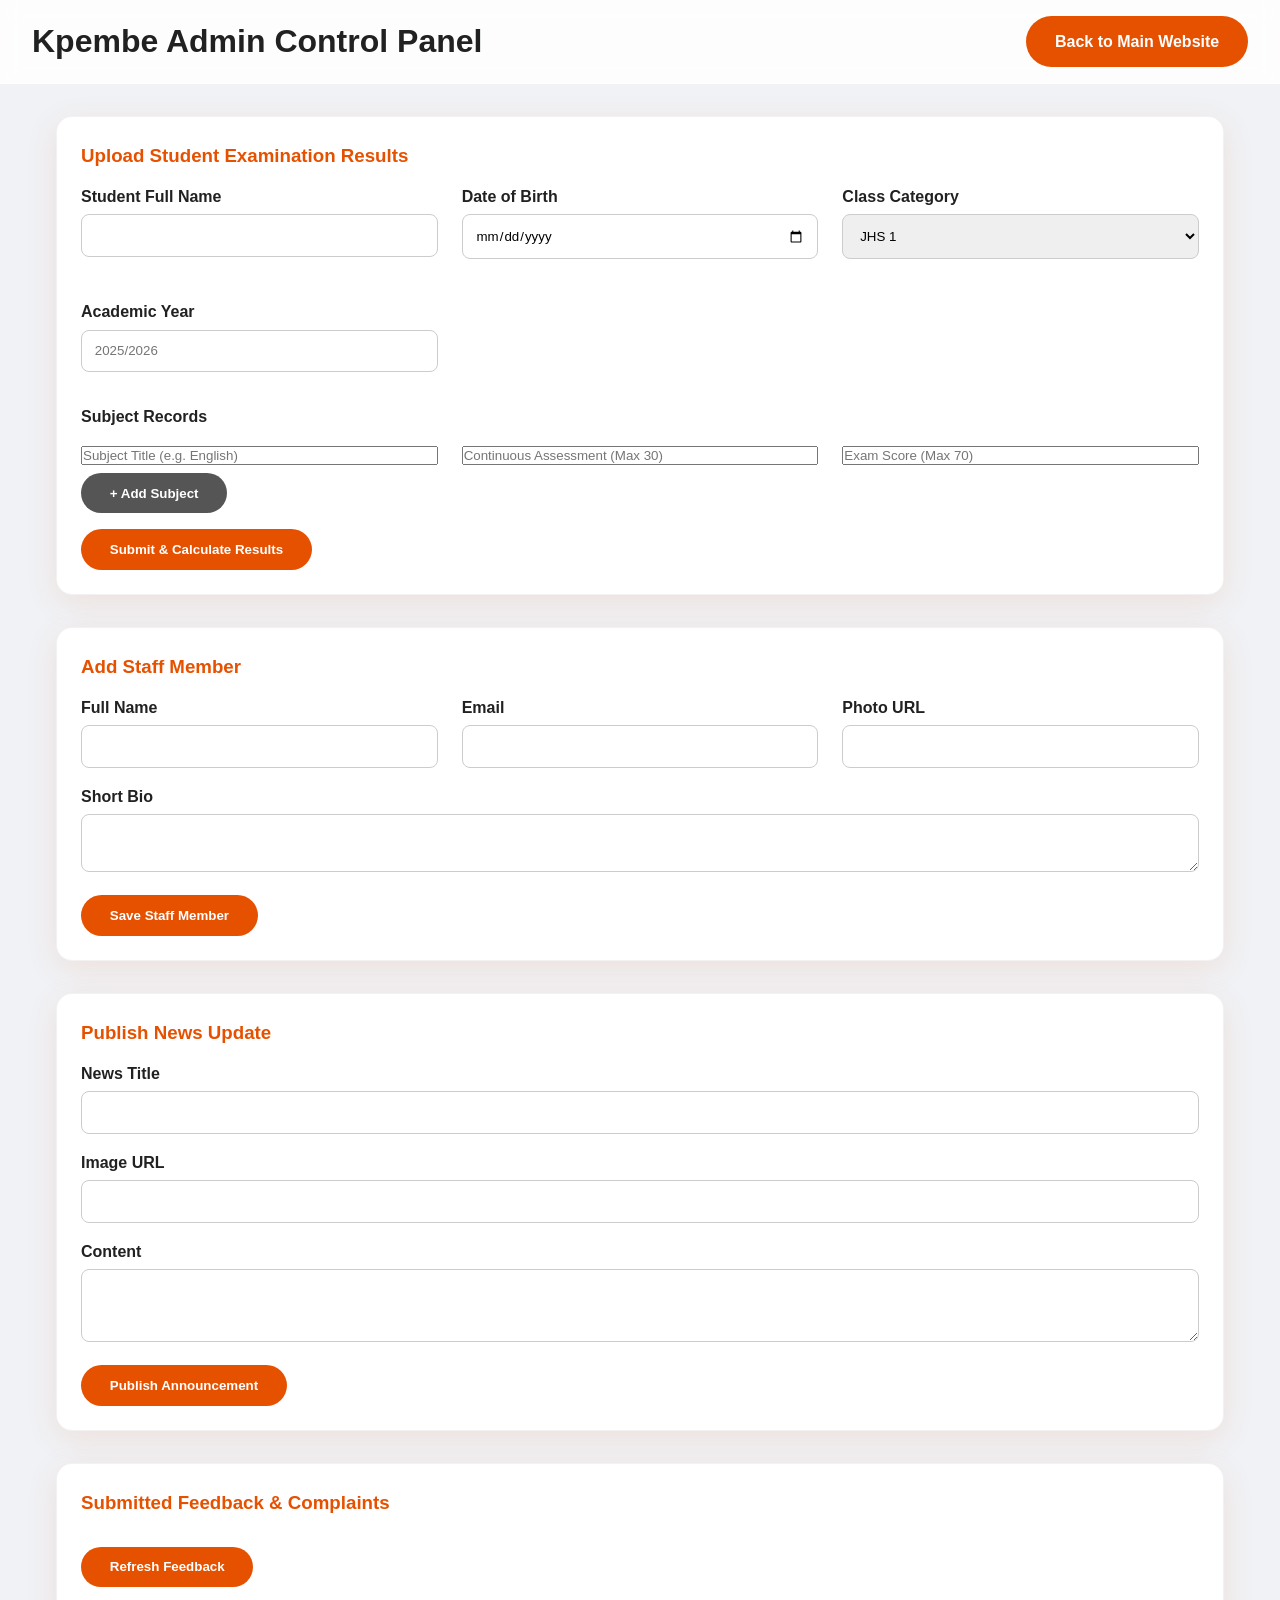
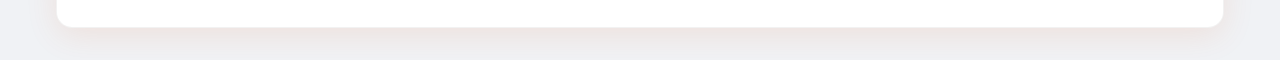
==== admin.html @ ba6d4b0a "Add files via upload" ====
<!DOCTYPE html>
<html lang="en">
<head>
  <meta charset="UTF-8">
  <meta name="viewport" content="width=device-width, initial-scale=1.0">
  <title>Admin Dashboard | Kpembe M/A JHS</title>
  <link rel="stylesheet" href="style.css">
</head>
<body style="background:#f0f2f5;">

  <header>
    <div class="brand">
      <h1>Kpembe Admin Control Panel</h1>
    </div>
    <a href="index.html" class="btn">Back to Main Website</a>
  </header>

  <main class="container">

    <!-- Upload Results Module -->
    <section class="card" style="margin-bottom: 2rem;">
      <h3>Upload Student Examination Results</h3>
      <form id="uploadResultsForm">
        <div class="grid">
          <div class="form-group">
            <label>Student Full Name</label>
            <input type="text" id="adminName" required>
          </div>
          <div class="form-group">
            <label>Date of Birth</label>
            <input type="date" id="adminDob" required>
          </div>
          <div class="form-group">
            <label>Class Category</label>
            <select id="adminClass" required>
              <option value="JHS 1">JHS 1</option>
              <option value="JHS 2">JHS 2</option>
              <option value="JHS 3">JHS 3</option>
              <option value="Mock Examinations">Mock Examinations</option>
            </select>
          </div>
          <div class="form-group">
            <label>Academic Year</label>
            <input type="text" id="adminYear" placeholder="2025/2026" required>
          </div>
        </div>

        <h4 style="margin: 1rem 0;">Subject Records</h4>
        <div id="subjectRows">
          <div class="grid subject-row" style="margin-bottom: 0.5rem;">
            <input type="text" class="sub-title" placeholder="Subject Title (e.g. English)" required>
            <input type="number" class="sub-ca" placeholder="Continuous Assessment (Max 30)" max="30" required>
            <input type="number" class="sub-exam" placeholder="Exam Score (Max 70)" max="70" required>
          </div>
        </div>

        <button type="button" id="addSubjectBtn" class="btn" style="background:#555; margin-bottom: 1rem;">+ Add Subject</button>
        <br>
        <button type="submit" class="btn">Submit & Calculate Results</button>
      </form>
    </section>

    <!-- Staff Management -->
    <section class="card" style="margin-bottom: 2rem;">
      <h3>Add Staff Member</h3>
      <form id="addStaffForm">
        <div class="grid">
          <div class="form-group"><label>Full Name</label><input type="text" id="stfName" required></div>
          <div class="form-group"><label>Email</label><input type="email" id="stfEmail" required></div>
          <div class="form-group"><label>Photo URL</label><input type="url" id="stfPhoto" required></div>
        </div>
        <div class="form-group"><label>Short Bio</label><textarea id="stfBio" rows="2" required></textarea></div>
        <button type="submit" class="btn">Save Staff Member</button>
      </form>
    </section>

    <!-- News Updates -->
    <section class="card" style="margin-bottom: 2rem;">
      <h3>Publish News Update</h3>
      <form id="addNewsForm">
        <div class="form-group"><label>News Title</label><input type="text" id="newsTitle" required></div>
        <div class="form-group"><label>Image URL</label><input type="url" id="newsImg" required></div>
        <div class="form-group"><label>Content</label><textarea id="newsContent" rows="3" required></textarea></div>
        <button type="submit" class="btn">Publish Announcement</button>
      </form>
    </section>

    <!-- Read Anonymous Feedback -->
    <section class="card">
      <h3>Submitted Feedback & Complaints</h3>
      <button id="loadComplaintsBtn" class="btn" style="margin: 1rem 0;">Refresh Feedback</button>
      <div id="complaintsList"></div>
    </section>

  </main>

  <script>
    // Configurable Google Apps Script Web App Endpoint URL
    const API_URL = 'https://script.google.com/macros/s/AKfycbxGnfXB2r_MFJJEpHN9I8PWETb9EW57Y954WYmNMsJ5Bttn-EPuzgvYjGoIeA-Kt5xC/exec';

    // Add Dynamic Subject Inputs
    document.getElementById('addSubjectBtn')?.addEventListener('click', () => {
      const container = document.getElementById('subjectRows');
      const row = document.createElement('div');
      row.className = 'grid subject-row';
      row.style.marginBottom = '0.5rem';
      row.innerHTML = `
        <input type="text" class="sub-title" placeholder="Subject Title" required>
        <input type="number" class="sub-ca" placeholder="C.A. Score (30)" max="30" required>
        <input type="number" class="sub-exam" placeholder="Exam Score (70)" max="70" required>
      `;
      container.appendChild(row);
    });

    // Handle Upload Results Submissions
    document.getElementById('uploadResultsForm')?.addEventListener('submit', async (e) => {
      e.preventDefault();
      
      const subjects = [];
      document.querySelectorAll('.subject-row').forEach(row => {
        subjects.push({
          title: row.querySelector('.sub-title').value,
          ca: row.querySelector('.sub-ca').value,
          exam: row.querySelector('.sub-exam').value
        });
      });

      const payload = {
        action: 'uploadResults',
        studentName: document.getElementById('adminName').value,
        dob: document.getElementById('adminDob').value,
        className: document.getElementById('adminClass').value,
        academicYear: document.getElementById('adminYear').value,
        subjects: subjects
      };

      const res = await postData(payload);
      if (res.status === 'success') {
        alert(`Results published successfully!\nGenerated Serial Number: ${res.serial}`);
        e.target.reset();
      } else {
        alert('Upload Error: ' + res.message);
      }
    });

    // Handle Staff Submission
    document.getElementById('addStaffForm')?.addEventListener('submit', async (e) => {
      e.preventDefault();
      const payload = {
        action: 'addStaff',
        name: document.getElementById('stfName').value,
        email: document.getElementById('stfEmail').value,
        photoUrl: document.getElementById('stfPhoto').value,
        bio: document.getElementById('stfBio').value
      };
      const res = await postData(payload);
      if (res.status === 'success') { alert('Staff Member Added!'); e.target.reset(); }
    });

    // Handle News Submission
    document.getElementById('addNewsForm')?.addEventListener('submit', async (e) => {
      e.preventDefault();
      const payload = {
        action: 'postNews',
        title: document.getElementById('newsTitle').value,
        imageUrl: document.getElementById('newsImg').value,
        content: document.getElementById('newsContent').value
      };
      const res = await postData(payload);
      if (res.status === 'success') { alert('News Published!'); e.target.reset(); }
    });

    // Load Complaints
    document.getElementById('loadComplaintsBtn')?.addEventListener('click', async () => {
      const res = await postData({ action: 'getComplaints' });
      const container = document.getElementById('complaintsList');
      container.innerHTML = '';
      if(res.data) {
        res.data.forEach(item => {
          container.innerHTML += `<div style="border-bottom:1px solid #ddd; padding:0.5rem 0;">
            <p>${item.Message}</p><small style="color:#777;">${item.Timestamp}</small>
          </div>`;
        });
      }
    });

    async function postData(data) {
      const res = await fetch(API_URL, {
        method: 'POST',
        headers: { 'Content-Type': 'text/plain;charset=utf-8' },
        body: JSON.stringify(data)
      });
      return await res.json();
    }
  </script>
</body>
</html>
---- style.css ----
/* DESIGN SYSTEM - KPEMBE M/A JHS */
:root {
  --primary-orange: #E65100;
  --secondary-orange: #FF7043;
  --light-orange: #FFF3E0;
  --dark-text: #212121;
  --light-bg: #F8F9FA;
  --glass-bg: rgba(255, 255, 255, 0.85);
  --glass-border: rgba(255, 255, 255, 0.2);
  --shadow: 0 8px 32px 0 rgba(230, 81, 0, 0.1);
  --radius: 16px;
}

* {
  box-sizing: border-box;
  margin: 0;
  padding: 0;
  font-family: 'Segoe UI', Tahoma, Geneva, Verdana, sans-serif;
}

body {
  background-color: var(--light-bg);
  color: var(--dark-text);
  line-height: 1.6;
}

/* Header & Glass Nav */
header {
  background: var(--glass-bg);
  backdrop-filter: blur(10px);
  position: sticky;
  top: 0;
  z-index: 1000;
  border-bottom: 1px solid var(--glass-border);
  padding: 1rem 2rem;
  display: flex;
  justify-content: space-between;
  align-items: center;
}

.brand {
  display: flex;
  align-items: center;
  gap: 1rem;
}

.brand img {
  height: 50px;
  cursor: pointer;
  transition: transform 0.3s;
}

.brand img:hover {
  transform: scale(1.05);
}

.brand-text h1 {
  font-size: 1.2rem;
  color: var(--primary-orange);
  text-transform: uppercase;
}

.brand-text p {
  font-size: 0.75rem;
  font-style: italic;
  color: #666;
}

nav ul {
  display: flex;
  list-style: none;
  gap: 1.5rem;
}

nav a {
  text-decoration: none;
  color: var(--dark-text);
  font-weight: 600;
  transition: color 0.3s;
}

nav a:hover {
  color: var(--primary-orange);
}

/* Modern Hero Section */
.hero {
  position: relative;
  background: linear-gradient(rgba(0,0,0,0.5), rgba(0,0,0,0.6)), url('https://images.unsplash.com/photo-1509062522246-3755977927d7?auto=format&fit=crop&w=1200&q=80');
  background-size: cover;
  background-position: center;
  color: white;
  padding: 6rem 2rem;
  text-align: center;
  border-radius: 0 0 var(--radius) var(--radius);
}

.hero h2 {
  font-size: 2.5rem;
  margin-bottom: 0.5rem;
}

.hero p {
  font-size: 1.2rem;
  margin-bottom: 1.5rem;
}

.btn {
  background-color: var(--primary-orange);
  color: white;
  padding: 0.8rem 1.8rem;
  border: none;
  border-radius: 30px;
  font-weight: bold;
  cursor: pointer;
  text-decoration: none;
  display: inline-block;
  transition: background 0.3s, transform 0.2s;
}

.btn:hover {
  background-color: var(--secondary-orange);
  transform: translateY(-2px);
}

/* Container & Cards Layout */
.container {
  max-width: 1200px;
  margin: 2rem auto;
  padding: 0 1rem;
}

.grid {
  display: grid;
  grid-template-columns: repeat(auto-fit, minmax(300px, 1fr));
  gap: 1.5rem;
}

.card {
  background: white;
  border-radius: var(--radius);
  padding: 1.5rem;
  box-shadow: var(--shadow);
  border: 1px solid rgba(0,0,0,0.05);
  transition: transform 0.3s;
}

.card:hover {
  transform: translateY(-5px);
}

.card h3 {
  color: var(--primary-orange);
  margin-bottom: 0.8rem;
}

/* Result Sheet Design */
.results-card {
  background: white;
  border-radius: var(--radius);
  padding: 2rem;
  box-shadow: var(--shadow);
  margin-top: 2rem;
}

.results-header {
  text-align: center;
  border-bottom: 2px solid var(--primary-orange);
  padding-bottom: 1rem;
  margin-bottom: 1rem;
}

.table-responsive {
  overflow-x: auto;
}

table {
  width: 100%;
  border-collapse: collapse;
  margin: 1rem 0;
}

table, th, td {
  border: 1px solid #ddd;
}

th, td {
  padding: 12px;
  text-align: left;
}

th {
  background-color: var(--light-orange);
  color: var(--primary-orange);
}

/* Lightbox Modal */
.lightbox {
  display: none;
  position: fixed;
  z-index: 2000;
  top: 0;
  left: 0;
  width: 100%;
  height: 100%;
  background: rgba(0, 0, 0, 0.85);
  justify-content: center;
  align-items: center;
}

.lightbox img {
  max-width: 90%;
  max-height: 90%;
  border-radius: 8px;
}

/* Footer */
footer {
  background: var(--primary-orange);
  color: white;
  text-align: center;
  padding: 2rem;
  margin-top: 3rem;
}

/* Forms */
.form-group {
  margin-bottom: 1rem;
}

.form-group label {
  display: block;
  margin-bottom: 0.3rem;
  font-weight: 600;
}

.form-group input, .form-group select, .form-group textarea {
  width: 100%;
  padding: 0.8rem;
  border: 1px solid #ccc;
  border-radius: 8px;
}
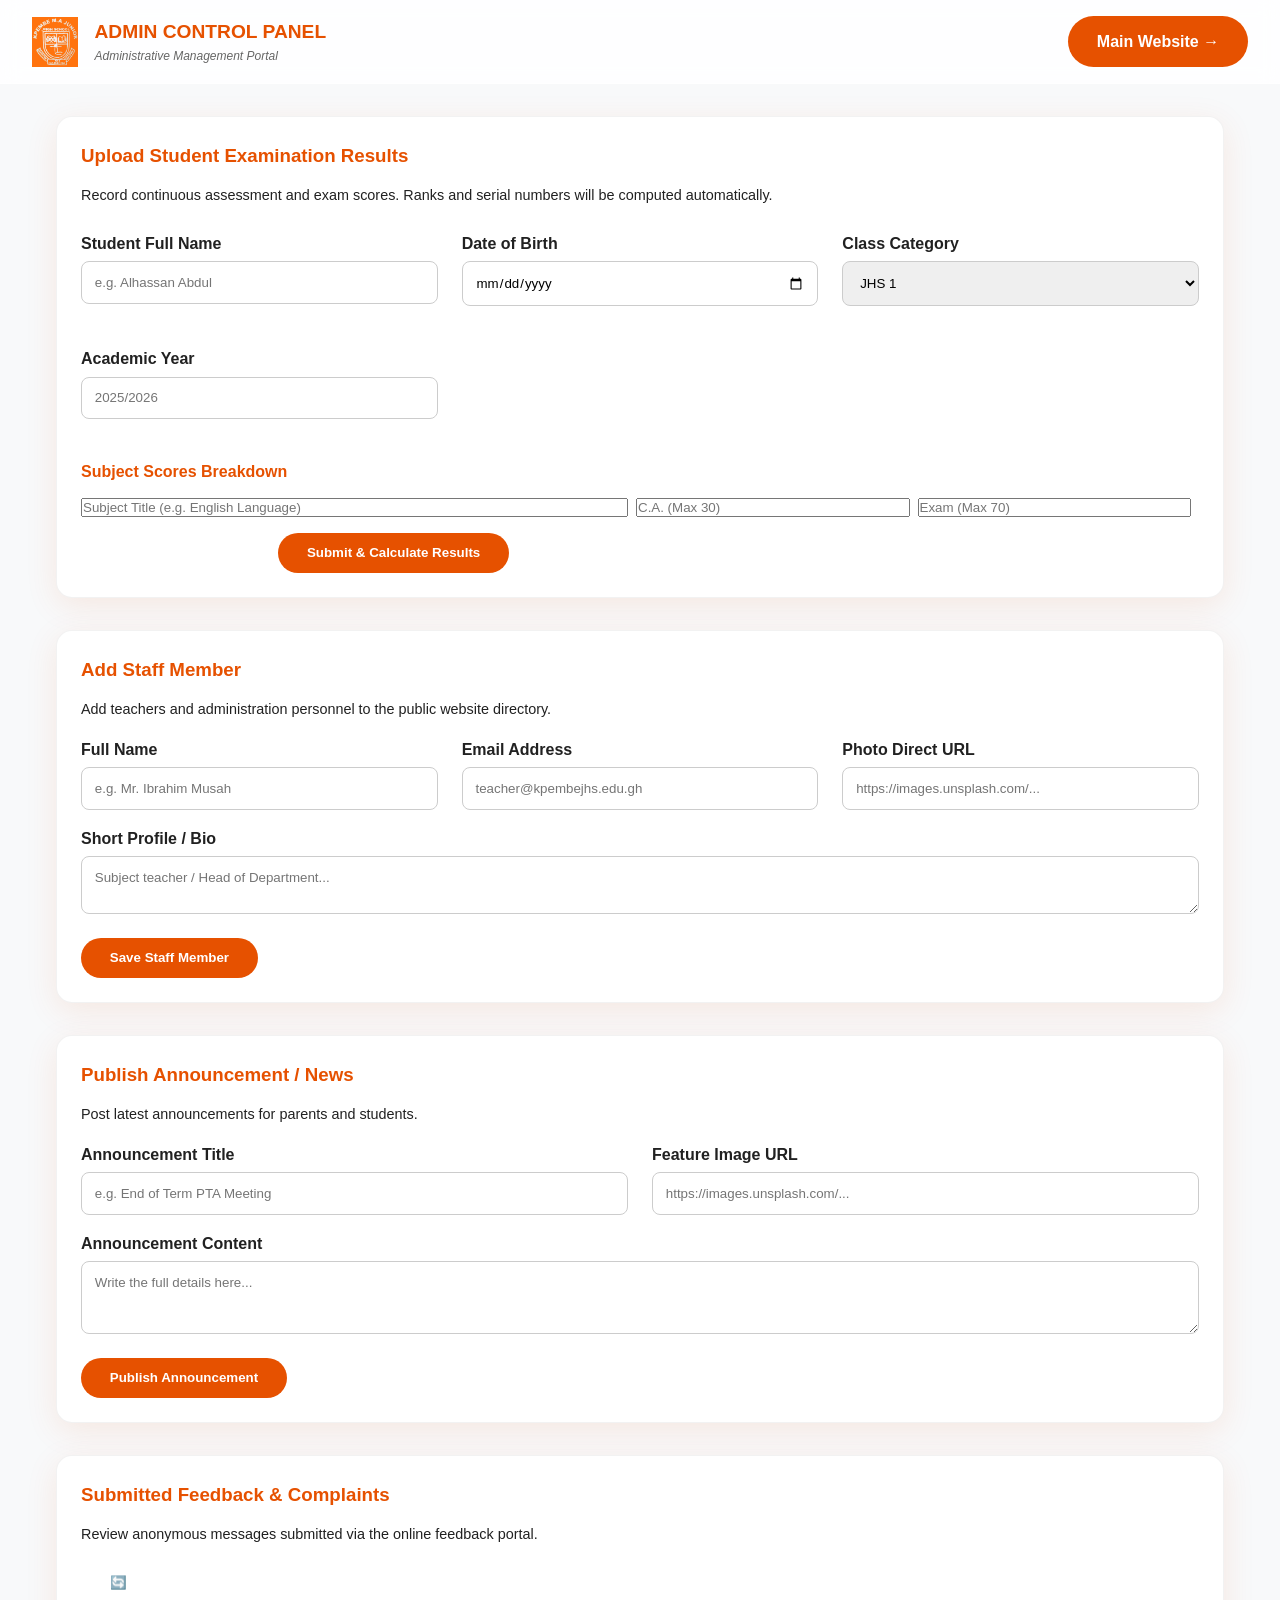
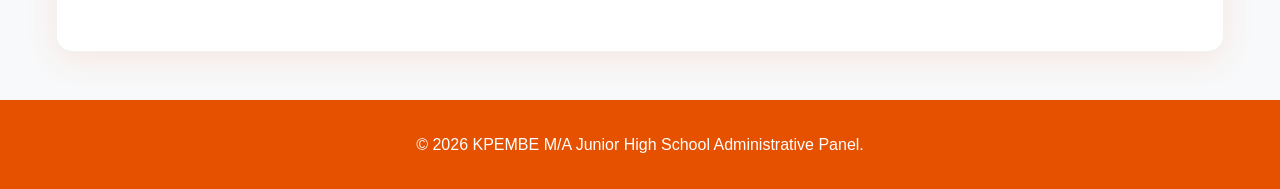
==== commit fa11e5b9: "Update admin.html" ====
--- a/admin.html
+++ b/admin.html
@@ -2,36 +2,86 @@
 <html lang="en">
 <head>
   <meta charset="UTF-8">
-  <meta name="viewport" content="width=device-width, initial-scale=1.0">
+  <meta name="viewport" content="width=device-width, initial-scale=1.0, maximum-scale=1.0, user-scalable=no">
   <title>Admin Dashboard | Kpembe M/A JHS</title>
   <link rel="stylesheet" href="style.css">
+  <style>
+    /* Specific Admin Layout Adjustments */
+    .admin-nav-bar {
+      display: flex;
+      justify-content: space-between;
+      align-items: center;
+      width: 100%;
+    }
+    .remove-btn {
+      background: #ef4444;
+      color: white;
+      border: none;
+      padding: 0.5rem 0.8rem;
+      border-radius: var(--radius-sm);
+      cursor: pointer;
+      font-weight: bold;
+      transition: background 0.2s ease;
+    }
+    .remove-btn:hover {
+      background: #dc2626;
+    }
+    .subject-row {
+      display: grid;
+      grid-template-columns: 2fr 1fr 1fr auto;
+      gap: 0.5rem;
+      align-items: center;
+      margin-bottom: 0.75rem;
+    }
+    @media (max-width: 600px) {
+      .subject-row {
+        grid-template-columns: 1fr;
+      }
+    }
+  </style>
 </head>
-<body style="background:#f0f2f5;">
-
+<body>
+
+  <!-- Glass Header -->
   <header>
-    <div class="brand">
-      <h1>Kpembe Admin Control Panel</h1>
+    <div class="admin-nav-bar">
+      <div class="brand">
+        <!-- =============================================================== -->
+        <!-- ADMIN PANEL LOGO                                                -->
+        <!-- Uses logo.png with fallback placeholder if image isn't found    -->
+        <!-- =============================================================== -->
+        <img src="logo.png" onerror="this.onerror=null; this.src='https://via.placeholder.com/60/E65100/FFFFFF?text=KPM';" alt="Kpembe Logo" class="school-logo">
+        
+        <div class="brand-text">
+          <h1>Admin Control Panel</h1>
+          <p>Administrative Management Portal</p>
+        </div>
+      </div>
+      <a href="index.html" class="btn btn-sm">Main Website &rarr;</a>
     </div>
-    <a href="index.html" class="btn">Back to Main Website</a>
   </header>
 
   <main class="container">
 
     <!-- Upload Results Module -->
     <section class="card" style="margin-bottom: 2rem;">
-      <h3>Upload Student Examination Results</h3>
+      <div class="section-header" style="margin-bottom: 1.5rem;">
+        <h3>Upload Student Examination Results</h3>
+        <p style="color: var(--muted-text); font-size: 0.9rem;">Record continuous assessment and exam scores. Ranks and serial numbers will be computed automatically.</p>
+      </div>
+
       <form id="uploadResultsForm">
         <div class="grid">
           <div class="form-group">
-            <label>Student Full Name</label>
-            <input type="text" id="adminName" required>
-          </div>
-          <div class="form-group">
-            <label>Date of Birth</label>
+            <label for="adminName">Student Full Name</label>
+            <input type="text" id="adminName" required placeholder="e.g. Alhassan Abdul">
+          </div>
+          <div class="form-group">
+            <label for="adminDob">Date of Birth</label>
             <input type="date" id="adminDob" required>
           </div>
           <div class="form-group">
-            <label>Class Category</label>
+            <label for="adminClass">Class Category</label>
             <select id="adminClass" required>
               <option value="JHS 1">JHS 1</option>
               <option value="JHS 2">JHS 2</option>
@@ -40,47 +90,79 @@
             </select>
           </div>
           <div class="form-group">
-            <label>Academic Year</label>
+            <label for="adminYear">Academic Year</label>
             <input type="text" id="adminYear" placeholder="2025/2026" required>
           </div>
         </div>
 
-        <h4 style="margin: 1rem 0;">Subject Records</h4>
+        <h4 style="margin: 1.5rem 0 0.8rem 0; color: var(--primary-orange);">Subject Scores Breakdown</h4>
+        
         <div id="subjectRows">
-          <div class="grid subject-row" style="margin-bottom: 0.5rem;">
-            <input type="text" class="sub-title" placeholder="Subject Title (e.g. English)" required>
-            <input type="number" class="sub-ca" placeholder="Continuous Assessment (Max 30)" max="30" required>
-            <input type="number" class="sub-exam" placeholder="Exam Score (Max 70)" max="70" required>
-          </div>
-        </div>
-
-        <button type="button" id="addSubjectBtn" class="btn" style="background:#555; margin-bottom: 1rem;">+ Add Subject</button>
-        <br>
-        <button type="submit" class="btn">Submit & Calculate Results</button>
+          <div class="subject-row">
+            <input type="text" class="sub-title" placeholder="Subject Title (e.g. English Language)" required>
+            <input type="number" class="sub-ca" placeholder="C.A. (Max 30)" max="30" min="0" required>
+            <input type="number" class="sub-exam" placeholder="Exam (Max 70)" max="70" min="0" required>
+            <div></div>
+          </div>
+        </div>
+
+        <div style="display: flex; gap: 1rem; margin-top: 1rem; flex-wrap: wrap;">
+          <button type="button" id="addSubjectBtn" class="btn" style="background: var(--muted-text);">+ Add Subject Field</button>
+          <button type="submit" id="submitResultsBtn" class="btn">
+            <span class="btn-text">Submit & Calculate Results</span>
+          </button>
+        </div>
       </form>
     </section>
 
     <!-- Staff Management -->
     <section class="card" style="margin-bottom: 2rem;">
       <h3>Add Staff Member</h3>
+      <p style="color: var(--muted-text); font-size: 0.9rem; margin-bottom: 1rem;">Add teachers and administration personnel to the public website directory.</p>
+      
       <form id="addStaffForm">
         <div class="grid">
-          <div class="form-group"><label>Full Name</label><input type="text" id="stfName" required></div>
-          <div class="form-group"><label>Email</label><input type="email" id="stfEmail" required></div>
-          <div class="form-group"><label>Photo URL</label><input type="url" id="stfPhoto" required></div>
-        </div>
-        <div class="form-group"><label>Short Bio</label><textarea id="stfBio" rows="2" required></textarea></div>
+          <div class="form-group">
+            <label for="stfName">Full Name</label>
+            <input type="text" id="stfName" required placeholder="e.g. Mr. Ibrahim Musah">
+          </div>
+          <div class="form-group">
+            <label for="stfEmail">Email Address</label>
+            <input type="email" id="stfEmail" required placeholder="teacher@kpembejhs.edu.gh">
+          </div>
+          <div class="form-group">
+            <label for="stfPhoto">Photo Direct URL</label>
+            <input type="url" id="stfPhoto" required placeholder="https://images.unsplash.com/...">
+          </div>
+        </div>
+        <div class="form-group">
+          <label for="stfBio">Short Profile / Bio</label>
+          <textarea id="stfBio" rows="2" placeholder="Subject teacher / Head of Department..." required></textarea>
+        </div>
         <button type="submit" class="btn">Save Staff Member</button>
       </form>
     </section>
 
     <!-- News Updates -->
     <section class="card" style="margin-bottom: 2rem;">
-      <h3>Publish News Update</h3>
+      <h3>Publish Announcement / News</h3>
+      <p style="color: var(--muted-text); font-size: 0.9rem; margin-bottom: 1rem;">Post latest announcements for parents and students.</p>
+      
       <form id="addNewsForm">
-        <div class="form-group"><label>News Title</label><input type="text" id="newsTitle" required></div>
-        <div class="form-group"><label>Image URL</label><input type="url" id="newsImg" required></div>
-        <div class="form-group"><label>Content</label><textarea id="newsContent" rows="3" required></textarea></div>
+        <div class="grid">
+          <div class="form-group">
+            <label for="newsTitle">Announcement Title</label>
+            <input type="text" id="newsTitle" required placeholder="e.g. End of Term PTA Meeting">
+          </div>
+          <div class="form-group">
+            <label for="newsImg">Feature Image URL</label>
+            <input type="url" id="newsImg" required placeholder="https://images.unsplash.com/...">
+          </div>
+        </div>
+        <div class="form-group">
+          <label for="newsContent">Announcement Content</label>
+          <textarea id="newsContent" rows="3" placeholder="Write the full details here..." required></textarea>
+        </div>
         <button type="submit" class="btn">Publish Announcement</button>
       </form>
     </section>
@@ -88,26 +170,34 @@
     <!-- Read Anonymous Feedback -->
     <section class="card">
       <h3>Submitted Feedback & Complaints</h3>
-      <button id="loadComplaintsBtn" class="btn" style="margin: 1rem 0;">Refresh Feedback</button>
+      <p style="color: var(--muted-text); font-size: 0.9rem; margin-bottom: 1rem;">Review anonymous messages submitted via the online feedback portal.</p>
+      
+      <button id="loadComplaintsBtn" class="btn" style="background: var(--muted-text); margin-bottom: 1.5rem;">
+        🔄 Refresh Feedback List
+      </button>
+
       <div id="complaintsList"></div>
     </section>
 
   </main>
 
+  <footer>
+    <p>&copy; 2026 KPEMBE M/A Junior High School Administrative Panel.</p>
+  </footer>
+
   <script>
-    // Configurable Google Apps Script Web App Endpoint URL
     const API_URL = 'https://script.google.com/macros/s/AKfycbxGnfXB2r_MFJJEpHN9I8PWETb9EW57Y954WYmNMsJ5Bttn-EPuzgvYjGoIeA-Kt5xC/exec';
 
     // Add Dynamic Subject Inputs
     document.getElementById('addSubjectBtn')?.addEventListener('click', () => {
       const container = document.getElementById('subjectRows');
       const row = document.createElement('div');
-      row.className = 'grid subject-row';
-      row.style.marginBottom = '0.5rem';
+      row.className = 'subject-row';
       row.innerHTML = `
         <input type="text" class="sub-title" placeholder="Subject Title" required>
-        <input type="number" class="sub-ca" placeholder="C.A. Score (30)" max="30" required>
-        <input type="number" class="sub-exam" placeholder="Exam Score (70)" max="70" required>
+        <input type="number" class="sub-ca" placeholder="C.A. (30)" max="30" min="0" required>
+        <input type="number" class="sub-exam" placeholder="Exam (70)" max="70" min="0" required>
+        <button type="button" class="remove-btn" onclick="this.parentElement.remove()">&times;</button>
       `;
       container.appendChild(row);
     });
@@ -116,6 +206,10 @@
     document.getElementById('uploadResultsForm')?.addEventListener('submit', async (e) => {
       e.preventDefault();
       
+      const submitBtn = document.getElementById('submitResultsBtn');
+      submitBtn.disabled = true;
+      submitBtn.innerText = 'Publishing...';
+
       const subjects = [];
       document.querySelectorAll('.subject-row').forEach(row => {
         subjects.push({
@@ -135,8 +229,11 @@
       };
 
       const res = await postData(payload);
+      submitBtn.disabled = false;
+      submitBtn.innerText = 'Submit & Calculate Results';
+
       if (res.status === 'success') {
-        alert(`Results published successfully!\nGenerated Serial Number: ${res.serial}`);
+        alert(`Results published successfully!\n\nGenerated Unique Serial Number:\n${res.serial}`);
         e.target.reset();
       } else {
         alert('Upload Error: ' + res.message);
@@ -154,7 +251,10 @@
         bio: document.getElementById('stfBio').value
       };
       const res = await postData(payload);
-      if (res.status === 'success') { alert('Staff Member Added!'); e.target.reset(); }
+      if (res.status === 'success') { 
+        alert('Staff Member Saved!'); 
+        e.target.reset(); 
+      }
     });
 
     // Handle News Submission
@@ -167,30 +267,45 @@
         content: document.getElementById('newsContent').value
       };
       const res = await postData(payload);
-      if (res.status === 'success') { alert('News Published!'); e.target.reset(); }
+      if (res.status === 'success') { 
+        alert('News Published!'); 
+        e.target.reset(); 
+      }
     });
 
     // Load Complaints
     document.getElementById('loadComplaintsBtn')?.addEventListener('click', async () => {
+      const btn = document.getElementById('loadComplaintsBtn');
+      btn.innerText = 'Loading...';
       const res = await postData({ action: 'getComplaints' });
+      btn.innerText = '🔄 Refresh Feedback List';
+      
       const container = document.getElementById('complaintsList');
       container.innerHTML = '';
-      if(res.data) {
-        res.data.forEach(item => {
-          container.innerHTML += `<div style="border-bottom:1px solid #ddd; padding:0.5rem 0;">
-            <p>${item.Message}</p><small style="color:#777;">${item.Timestamp}</small>
-          </div>`;
+      if(res.data && res.data.length > 0) {
+        res.data.reverse().forEach(item => {
+          container.innerHTML += `
+            <div style="background: rgba(248, 250, 252, 0.9); border: 1px solid #e2e8f0; border-radius: 12px; padding: 1rem; margin-bottom: 0.8rem;">
+              <p style="font-size: 0.95rem; color: var(--dark-text);">${item.Message}</p>
+              <small style="color: var(--muted-text); display: block; margin-top: 0.4rem;">${item.Timestamp}</small>
+            </div>`;
         });
+      } else {
+        container.innerHTML = '<p style="color: var(--muted-text);">No feedback entries received yet.</p>';
       }
     });
 
     async function postData(data) {
-      const res = await fetch(API_URL, {
-        method: 'POST',
-        headers: { 'Content-Type': 'text/plain;charset=utf-8' },
-        body: JSON.stringify(data)
-      });
-      return await res.json();
+      try {
+        const res = await fetch(API_URL, {
+          method: 'POST',
+          headers: { 'Content-Type': 'text/plain;charset=utf-8' },
+          body: JSON.stringify(data)
+        });
+        return await res.json();
+      } catch (e) {
+        return { status: 'error', message: 'Network connection error' };
+      }
     }
   </script>
 </body>
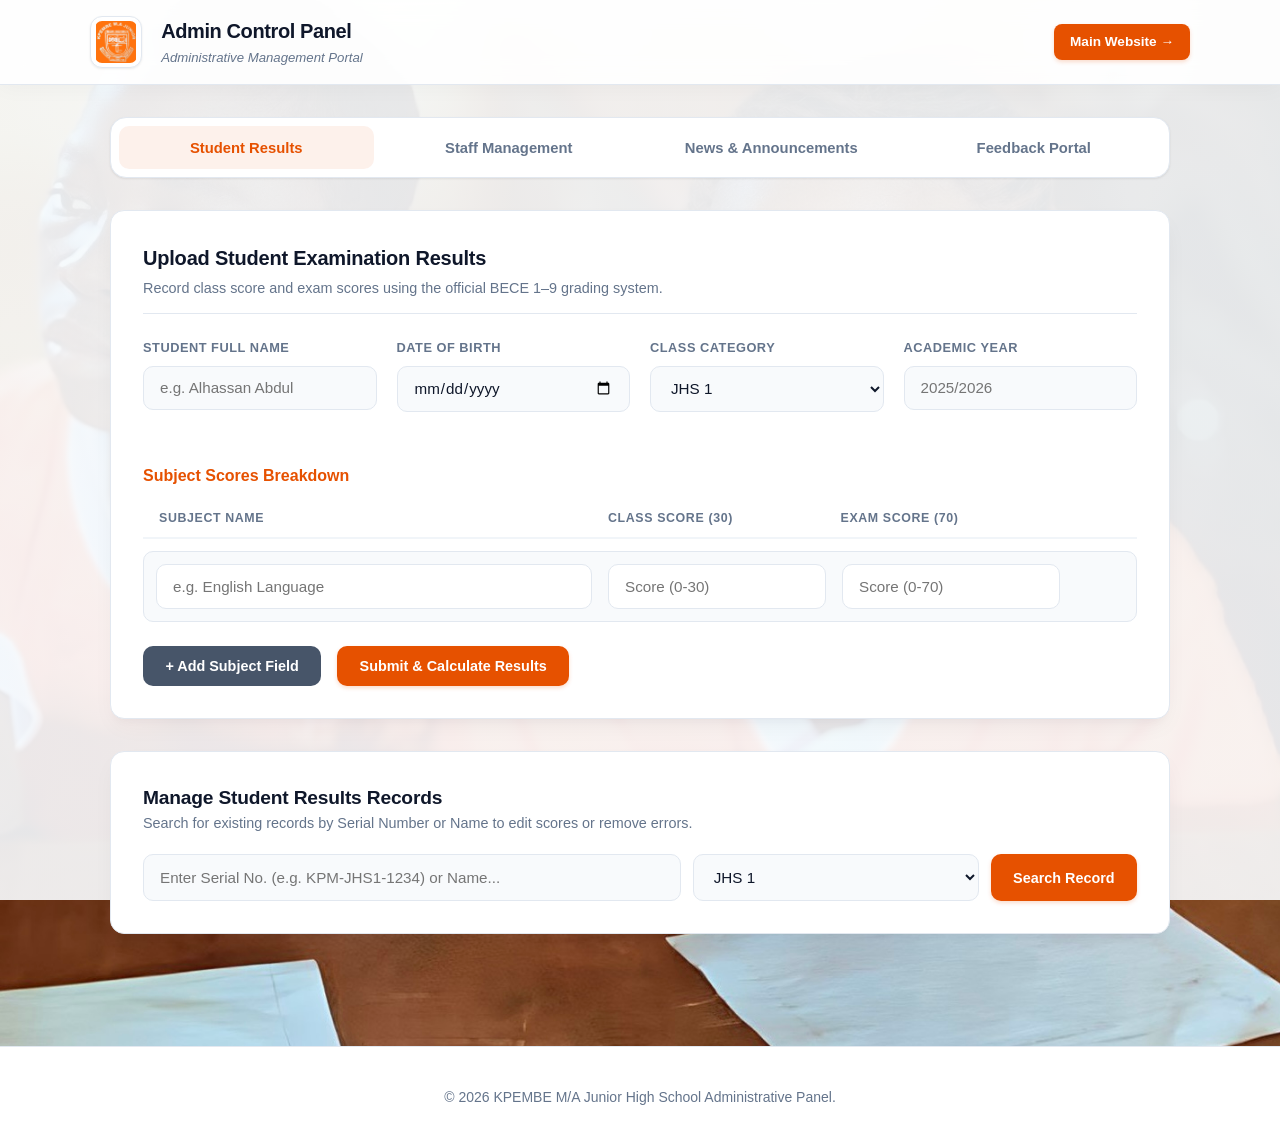
==== commit 162f676e: "Update admin.html" ====
--- a/admin.html
+++ b/admin.html
@@ -6,36 +6,368 @@
   <title>Admin Dashboard | Kpembe M/A JHS</title>
   <link rel="stylesheet" href="style.css">
   <style>
-    /* Specific Admin Layout Adjustments */
+    /* ==========================================================================
+       ADMIN PORTAL ENHANCED MODERN DESIGN SYSTEM
+       ========================================================================== */
+    :root {
+      --primary-orange: #e65100;
+      --primary-orange-hover: #c63f00;
+      --primary-orange-light: rgba(230, 81, 0, 0.08);
+      --admin-bg: #f1f5f9;
+      --admin-card-bg: #ffffff;
+      --admin-border: #e2e8f0;
+      --admin-text-main: #0f172a;
+      --admin-text-muted: #64748b;
+      --admin-shadow-sm: 0 1px 3px rgba(0, 0, 0, 0.05), 0 1px 2px rgba(0, 0, 0, 0.03);
+      --admin-shadow-md: 0 10px 25px -5px rgba(15, 23, 42, 0.05), 0 8px 10px -6px rgba(15, 23, 42, 0.03);
+      --admin-radius: 14px;
+      --admin-radius-inner: 10px;
+      --admin-transition: all 0.25s cubic-bezier(0.4, 0, 0.2, 1);
+    }
+
+    * {
+      box-sizing: border-box;
+    }
+
+    body {
+      background-color: var(--admin-bg);
+      color: var(--admin-text-main);
+      font-family: system-ui, -apple-system, BlinkMacSystemFont, 'Segoe UI', Roboto, Oxygen, Ubuntu, Cantarell, sans-serif;
+      margin: 0;
+      padding: 0;
+      line-height: 1.5;
+    }
+
+    /* Container Utility */
+    .container {
+      max-width: 1100px;
+      margin: 0 auto;
+      padding: 2rem 1.25rem;
+    }
+
+    /* Top Navigation Header Bar */
+    header {
+      background: rgba(255, 255, 255, 0.9);
+      backdrop-filter: blur(12px);
+      -webkit-backdrop-filter: blur(12px);
+      border-bottom: 1px solid var(--admin-border);
+      position: sticky;
+      top: 0;
+      z-index: 100;
+      padding: 1rem 1.5rem;
+    }
+
     .admin-nav-bar {
       display: flex;
       justify-content: space-between;
       align-items: center;
+      max-width: 1100px;
+      margin: 0 auto;
       width: 100%;
     }
+
+    .brand {
+      display: flex;
+      align-items: center;
+      gap: 1.2rem;
+    }
+
+    .school-logo {
+      width: 52px;
+      height: 52px;
+      object-fit: contain;
+      border-radius: 12px;
+      background: #ffffff;
+      padding: 4px;
+      border: 1px solid var(--admin-border);
+      box-shadow: var(--admin-shadow-sm);
+    }
+
+    .brand-text h1 {
+      margin: 0;
+      font-size: 1.25rem;
+      font-weight: 800;
+      color: var(--admin-text-main);
+      letter-spacing: -0.02em;
+    }
+
+    .brand-text p {
+      margin: 0.15rem 0 0 0;
+      font-size: 0.825rem;
+      color: var(--admin-text-muted);
+      font-weight: 500;
+    }
+
+    /* Buttons Modern Styling */
+    .btn {
+      display: inline-flex;
+      align-items: center;
+      justify-content: center;
+      background-color: var(--primary-orange);
+      color: #ffffff;
+      font-size: 0.9rem;
+      font-weight: 600;
+      padding: 0.75rem 1.4rem;
+      border-radius: 10px;
+      border: none;
+      cursor: pointer;
+      text-decoration: none;
+      transition: var(--admin-transition);
+      box-shadow: 0 2px 4px rgba(230, 81, 0, 0.2);
+    }
+
+    .btn:hover {
+      background-color: var(--primary-orange-hover);
+      transform: translateY(-1px);
+      box-shadow: 0 4px 12px rgba(230, 81, 0, 0.3);
+    }
+
+    .btn:active {
+      transform: translateY(0);
+    }
+
+    .btn-sm {
+      padding: 0.5rem 1rem;
+      font-size: 0.85rem;
+      border-radius: 8px;
+    }
+
+    /* Modern Navigation Tabs Holder */
+    .admin-tabs-nav {
+      display: flex;
+      gap: 0.5rem;
+      background: #ffffff;
+      padding: 0.5rem;
+      border-radius: 16px;
+      border: 1px solid var(--admin-border);
+      margin: 0 0 2rem 0;
+      box-shadow: var(--admin-shadow-sm);
+      overflow-x: auto;
+      -webkit-overflow-scrolling: touch;
+      scrollbar-width: none;
+    }
+
+    .admin-tabs-nav::-webkit-scrollbar {
+      display: none;
+    }
+
+    .admin-tab-btn {
+      flex: 1;
+      background: transparent;
+      border: none;
+      outline: none;
+      padding: 0.85rem 1.2rem;
+      font-size: 0.925rem;
+      font-weight: 600;
+      color: var(--admin-text-muted);
+      border-radius: 10px;
+      cursor: pointer;
+      transition: var(--admin-transition);
+      white-space: nowrap;
+      text-align: center;
+    }
+
+    .admin-tab-btn:hover {
+      color: var(--admin-text-main);
+      background-color: var(--admin-bg);
+    }
+
+    .admin-tab-btn.active {
+      color: var(--primary-orange);
+      background-color: var(--primary-orange-light);
+      font-weight: 700;
+    }
+
+    .tab-content {
+      display: none;
+      animation: fadeIn 0.35s cubic-bezier(0.16, 1, 0.3, 1);
+    }
+
+    .tab-content.active {
+      display: block;
+    }
+
+    @keyframes fadeIn {
+      from { opacity: 0; transform: translateY(8px); }
+      to { opacity: 1; transform: translateY(0); }
+    }
+
+    /* Main Cards Framework */
+    .admin-card {
+      background: var(--admin-card-bg);
+      border: 1px solid var(--admin-border);
+      border-radius: var(--admin-radius);
+      padding: 2rem;
+      box-shadow: var(--admin-shadow-md);
+      margin-bottom: 2rem;
+    }
+
+    .admin-card h3 {
+      font-size: 1.2rem;
+      font-weight: 700;
+      color: var(--admin-text-main);
+      letter-spacing: -0.01em;
+    }
+
+    /* Grid layout */
+    .grid {
+      display: grid;
+      grid-template-columns: repeat(auto-fit, minmax(220px, 1fr));
+      gap: 1.25rem;
+    }
+
+    .form-group {
+      display: flex;
+      flex-direction: column;
+    }
+
+    .form-group label {
+      font-size: 0.8rem;
+      font-weight: 700;
+      color: var(--admin-text-muted);
+      margin-bottom: 0.5rem;
+      text-transform: uppercase;
+      letter-spacing: 0.04em;
+    }
+
+    /* Form Fields Styling */
+    .admin-card input[type="text"],
+    .admin-card input[type="date"],
+    .admin-card input[type="number"],
+    .admin-card input[type="url"],
+    .admin-card input[type="email"],
+    .admin-card select,
+    .admin-card textarea,
+    #manageSearchInput {
+      width: 100%;
+      padding: 0.8rem 1rem;
+      border: 1.5px solid var(--admin-border);
+      border-radius: var(--admin-radius-inner);
+      background-color: #f8fafc;
+      color: var(--admin-text-main);
+      font-size: 0.95rem;
+      outline: none;
+      transition: var(--admin-transition);
+      box-sizing: border-box;
+      font-family: inherit;
+    }
+
+    .admin-card input:hover,
+    .admin-card select:hover,
+    .admin-card textarea:hover,
+    #manageSearchInput:hover {
+      border-color: #cbd5e1;
+    }
+
+    .admin-card input:focus,
+    .admin-card select:focus,
+    .admin-card textarea:focus,
+    #manageSearchInput:focus {
+      background-color: #ffffff;
+      border-color: var(--primary-orange);
+      box-shadow: 0 0 0 4px var(--primary-orange-light);
+    }
+
+    /* Subject Rows Styling */
+    .subject-rows-header {
+      display: grid;
+      grid-template-columns: 2fr 1fr 1fr 48px;
+      gap: 1rem;
+      padding: 0.6rem 1rem;
+      font-weight: 700;
+      font-size: 0.775rem;
+      color: var(--admin-text-muted);
+      text-transform: uppercase;
+      letter-spacing: 0.05em;
+      border-bottom: 2px solid var(--admin-bg);
+      margin-bottom: 0.75rem;
+    }
+
+    .subject-row {
+      display: grid;
+      grid-template-columns: 2fr 1fr 1fr 48px;
+      gap: 1rem;
+      align-items: center;
+      margin-bottom: 0.75rem;
+      background: #f8fafc;
+      padding: 0.75rem;
+      border-radius: var(--admin-radius-inner);
+      border: 1px solid var(--admin-border);
+      transition: var(--admin-transition);
+    }
+
+    .subject-row:focus-within {
+      border-color: rgba(230, 81, 0, 0.4);
+      background: #ffffff;
+    }
+
+    .subject-row input {
+      background: #ffffff !important;
+    }
+
+    /* Action & Remove Buttons */
     .remove-btn {
-      background: #ef4444;
-      color: white;
-      border: none;
-      padding: 0.5rem 0.8rem;
-      border-radius: var(--radius-sm);
+      background: #fef2f2;
+      color: #ef4444;
+      border: 1px solid #fecaca;
+      height: 42px;
+      width: 48px;
+      border-radius: var(--admin-radius-inner);
       cursor: pointer;
       font-weight: bold;
-      transition: background 0.2s ease;
-    }
+      font-size: 1.2rem;
+      transition: var(--admin-transition);
+      display: flex;
+      align-items: center;
+      justify-content: center;
+      line-height: 1;
+    }
+
     .remove-btn:hover {
-      background: #dc2626;
-    }
-    .subject-row {
-      display: grid;
-      grid-template-columns: 2fr 1fr 1fr auto;
-      gap: 0.5rem;
-      align-items: center;
-      margin-bottom: 0.75rem;
-    }
-    @media (max-width: 600px) {
+      background: #ef4444;
+      color: #ffffff;
+      border-color: #ef4444;
+    }
+
+    /* Footer styling */
+    footer {
+      text-align: center;
+      padding: 2.5rem 1rem;
+      color: var(--admin-text-muted);
+      font-size: 0.875rem;
+      border-top: 1px solid var(--admin-border);
+      background: #ffffff;
+      margin-top: 3rem;
+    }
+
+    /* Responsive Tweaks */
+    @media (max-width: 768px) {
+      .admin-card {
+        padding: 1.25rem;
+      }
+      
+      .subject-rows-header {
+        display: none;
+      }
+
       .subject-row {
         grid-template-columns: 1fr;
+        gap: 0.6rem;
+        padding: 1rem;
+      }
+
+      .remove-btn {
+        width: 100%;
+        height: 38px;
+        font-size: 0.9rem;
+      }
+      
+      .remove-btn::after {
+        content: " Remove Subject";
+      }
+
+      .admin-tabs-nav {
+        border-radius: 12px;
       }
     }
   </style>
@@ -46,10 +378,6 @@
   <header>
     <div class="admin-nav-bar">
       <div class="brand">
-        <!-- =============================================================== -->
-        <!-- ADMIN PANEL LOGO                                                -->
-        <!-- Uses logo.png with fallback placeholder if image isn't found    -->
-        <!-- =============================================================== -->
         <img src="logo.png" onerror="this.onerror=null; this.src='https://via.placeholder.com/60/E65100/FFFFFF?text=KPM';" alt="Kpembe Logo" class="school-logo">
         
         <div class="brand-text">
@@ -63,121 +391,169 @@
 
   <main class="container">
 
-    <!-- Upload Results Module -->
-    <section class="card" style="margin-bottom: 2rem;">
-      <div class="section-header" style="margin-bottom: 1.5rem;">
-        <h3>Upload Student Examination Results</h3>
-        <p style="color: var(--muted-text); font-size: 0.9rem;">Record continuous assessment and exam scores. Ranks and serial numbers will be computed automatically.</p>
-      </div>
-
-      <form id="uploadResultsForm">
-        <div class="grid">
-          <div class="form-group">
-            <label for="adminName">Student Full Name</label>
-            <input type="text" id="adminName" required placeholder="e.g. Alhassan Abdul">
+    <!-- Modern Tab Bar -->
+    <div class="admin-tabs-nav">
+      <button class="admin-tab-btn active" onclick="switchTab('tab-results', this)">Student Results</button>
+      <button class="admin-tab-btn" onclick="switchTab('tab-staff', this)">Staff Management</button>
+      <button class="admin-tab-btn" onclick="switchTab('tab-news', this)">News & Announcements</button>
+      <button class="admin-tab-btn" onclick="switchTab('tab-feedback', this)">Feedback Portal</button>
+    </div>
+
+    <!-- TAB 1: STUDENT RESULTS MANAGEMENT -->
+    <div id="tab-results" class="tab-content active">
+      
+      <!-- Upload / Edit Results Module -->
+      <section class="admin-card">
+        <div class="section-header" style="margin-bottom: 1.5rem; border-bottom: 1px solid var(--admin-border); padding-bottom: 0.85rem;">
+          <h3 id="formSectionTitle" style="margin: 0; font-size: 1.25rem;">Upload Student Examination Results</h3>
+          <p style="color: var(--admin-text-muted); font-size: 0.9rem; margin-top: 0.3rem;">Record class score and exam scores using the official BECE 1–9 grading system.</p>
+        </div>
+
+        <form id="uploadResultsForm">
+          <input type="hidden" id="editSerial" value="">
+
+          <div class="grid">
+            <div class="form-group">
+              <label for="adminName">Student Full Name</label>
+              <input type="text" id="adminName" required placeholder="e.g. Alhassan Abdul">
+            </div>
+            <div class="form-group">
+              <label for="adminDob">Date of Birth</label>
+              <input type="date" id="adminDob" required>
+            </div>
+            <div class="form-group">
+              <label for="adminClass">Class Category</label>
+              <select id="adminClass" required>
+                <option value="JHS 1">JHS 1</option>
+                <option value="JHS 2">JHS 2</option>
+                <option value="JHS 3">JHS 3</option>
+                <option value="Mock Examinations">Mock Examinations</option>
+              </select>
+            </div>
+            <div class="form-group">
+              <label for="adminYear">Academic Year</label>
+              <input type="text" id="adminYear" placeholder="2025/2026" required>
+            </div>
           </div>
-          <div class="form-group">
-            <label for="adminDob">Date of Birth</label>
-            <input type="date" id="adminDob" required>
-          </div>
-          <div class="form-group">
-            <label for="adminClass">Class Category</label>
-            <select id="adminClass" required>
-              <option value="JHS 1">JHS 1</option>
-              <option value="JHS 2">JHS 2</option>
-              <option value="JHS 3">JHS 3</option>
-              <option value="Mock Examinations">Mock Examinations</option>
-            </select>
-          </div>
-          <div class="form-group">
-            <label for="adminYear">Academic Year</label>
-            <input type="text" id="adminYear" placeholder="2025/2026" required>
-          </div>
-        </div>
-
-        <h4 style="margin: 1.5rem 0 0.8rem 0; color: var(--primary-orange);">Subject Scores Breakdown</h4>
-        
-        <div id="subjectRows">
-          <div class="subject-row">
-            <input type="text" class="sub-title" placeholder="Subject Title (e.g. English Language)" required>
-            <input type="number" class="sub-ca" placeholder="C.A. (Max 30)" max="30" min="0" required>
-            <input type="number" class="sub-exam" placeholder="Exam (Max 70)" max="70" min="0" required>
+
+          <h4 style="margin: 2rem 0 0.75rem 0; color: var(--primary-orange); font-size: 1rem; font-weight: 700;">Subject Scores Breakdown</h4>
+          
+          <!-- Column Labels -->
+          <div class="subject-rows-header">
+            <div>Subject Name</div>
+            <div>Class Score (30)</div>
+            <div>Exam Score (70)</div>
             <div></div>
           </div>
+
+          <div id="subjectRows">
+            <div class="subject-row">
+              <input type="text" class="sub-title" placeholder="e.g. English Language" required>
+              <input type="number" class="sub-ca" placeholder="Score (0-30)" max="30" min="0" required>
+              <input type="number" class="sub-exam" placeholder="Score (0-70)" max="70" min="0" required>
+              <div></div>
+            </div>
+          </div>
+
+          <div style="display: flex; gap: 1rem; margin-top: 1.5rem; flex-wrap: wrap;">
+            <button type="button" id="addSubjectBtn" class="btn" style="background: #475569; box-shadow: none;">+ Add Subject Field</button>
+            <button type="submit" id="submitResultsBtn" class="btn">
+              <span class="btn-text">Submit & Calculate Results</span>
+            </button>
+            <button type="button" id="cancelEditBtn" class="btn" style="background: #64748b; display: none; box-shadow: none;">Cancel Edit</button>
+          </div>
+        </form>
+      </section>
+
+      <!-- Manage Existing Results Module -->
+      <section class="admin-card">
+        <h3 style="margin-top: 0;">Manage Student Results Records</h3>
+        <p style="color: var(--admin-text-muted); font-size: 0.9rem; margin-bottom: 1.25rem;">Search for existing records by Serial Number or Name to edit scores or remove errors.</p>
+        
+        <div style="display: flex; gap: 0.75rem; flex-wrap: wrap;">
+          <input type="text" id="manageSearchInput" placeholder="Enter Serial No. (e.g. KPM-JHS1-1234) or Name..." style="flex: 2; min-width: 220px;">
+          <select id="manageSearchClass" style="flex: 1; min-width: 140px;">
+            <option value="JHS 1">JHS 1</option>
+            <option value="JHS 2">JHS 2</option>
+            <option value="JHS 3">JHS 3</option>
+            <option value="Mock Examinations">Mock Examinations</option>
+          </select>
+          <button type="button" id="searchRecordBtn" class="btn">Search Record</button>
         </div>
 
-        <div style="display: flex; gap: 1rem; margin-top: 1rem; flex-wrap: wrap;">
-          <button type="button" id="addSubjectBtn" class="btn" style="background: var(--muted-text);">+ Add Subject Field</button>
-          <button type="submit" id="submitResultsBtn" class="btn">
-            <span class="btn-text">Submit & Calculate Results</span>
-          </button>
-        </div>
-      </form>
-    </section>
-
-    <!-- Staff Management -->
-    <section class="card" style="margin-bottom: 2rem;">
-      <h3>Add Staff Member</h3>
-      <p style="color: var(--muted-text); font-size: 0.9rem; margin-bottom: 1rem;">Add teachers and administration personnel to the public website directory.</p>
-      
-      <form id="addStaffForm">
-        <div class="grid">
-          <div class="form-group">
-            <label for="stfName">Full Name</label>
-            <input type="text" id="stfName" required placeholder="e.g. Mr. Ibrahim Musah">
+        <div id="searchRecordResult"></div>
+      </section>
+    </div>
+
+    <!-- TAB 2: STAFF MANAGEMENT -->
+    <div id="tab-staff" class="tab-content">
+      <section class="admin-card">
+        <h3 style="margin-top: 0;">Add Staff Member</h3>
+        <p style="color: var(--admin-text-muted); font-size: 0.9rem; margin-bottom: 1.5rem;">Add teachers and administration personnel to the public website directory.</p>
+        
+        <form id="addStaffForm">
+          <div class="grid">
+            <div class="form-group">
+              <label for="stfName">Full Name</label>
+              <input type="text" id="stfName" required placeholder="e.g. Mr. Ibrahim Musah">
+            </div>
+            <div class="form-group">
+              <label for="stfEmail">Email Address</label>
+              <input type="email" id="stfEmail" required placeholder="teacher@kpembejhs.edu.gh">
+            </div>
+            <div class="form-group">
+              <label for="stfPhoto">Photo Direct URL</label>
+              <input type="url" id="stfPhoto" required placeholder="https://images.unsplash.com/...">
+            </div>
           </div>
-          <div class="form-group">
-            <label for="stfEmail">Email Address</label>
-            <input type="email" id="stfEmail" required placeholder="teacher@kpembejhs.edu.gh">
+          <div class="form-group" style="margin-top: 1.25rem;">
+            <label for="stfBio">Short Profile / Bio</label>
+            <textarea id="stfBio" rows="3" placeholder="Subject teacher / Head of Department..." required></textarea>
           </div>
-          <div class="form-group">
-            <label for="stfPhoto">Photo Direct URL</label>
-            <input type="url" id="stfPhoto" required placeholder="https://images.unsplash.com/...">
+          <button type="submit" class="btn" style="margin-top: 1.5rem;">Save Staff Member</button>
+        </form>
+      </section>
+    </div>
+
+    <!-- TAB 3: NEWS UPDATES -->
+    <div id="tab-news" class="tab-content">
+      <section class="admin-card">
+        <h3 style="margin-top: 0;">Publish Announcement / News</h3>
+        <p style="color: var(--admin-text-muted); font-size: 0.9rem; margin-bottom: 1.5rem;">Post latest announcements for parents and students.</p>
+        
+        <form id="addNewsForm">
+          <div class="grid">
+            <div class="form-group">
+              <label for="newsTitle">Announcement Title</label>
+              <input type="text" id="newsTitle" required placeholder="e.g. End of Term PTA Meeting">
+            </div>
+            <div class="form-group">
+              <label for="newsImg">Feature Image URL (Optional)</label>
+              <input type="url" id="newsImg" placeholder="https://images.unsplash.com/... (optional)">
+            </div>
           </div>
-        </div>
-        <div class="form-group">
-          <label for="stfBio">Short Profile / Bio</label>
-          <textarea id="stfBio" rows="2" placeholder="Subject teacher / Head of Department..." required></textarea>
-        </div>
-        <button type="submit" class="btn">Save Staff Member</button>
-      </form>
-    </section>
-
-    <!-- News Updates -->
-    <section class="card" style="margin-bottom: 2rem;">
-      <h3>Publish Announcement / News</h3>
-      <p style="color: var(--muted-text); font-size: 0.9rem; margin-bottom: 1rem;">Post latest announcements for parents and students.</p>
-      
-      <form id="addNewsForm">
-        <div class="grid">
-          <div class="form-group">
-            <label for="newsTitle">Announcement Title</label>
-            <input type="text" id="newsTitle" required placeholder="e.g. End of Term PTA Meeting">
+          <div class="form-group" style="margin-top: 1.25rem;">
+            <label for="newsContent">Announcement Content</label>
+            <textarea id="newsContent" rows="4" placeholder="Write the full details here..." required></textarea>
           </div>
-          <div class="form-group">
-            <label for="newsImg">Feature Image URL</label>
-            <input type="url" id="newsImg" required placeholder="https://images.unsplash.com/...">
-          </div>
-        </div>
-        <div class="form-group">
-          <label for="newsContent">Announcement Content</label>
-          <textarea id="newsContent" rows="3" placeholder="Write the full details here..." required></textarea>
-        </div>
-        <button type="submit" class="btn">Publish Announcement</button>
-      </form>
-    </section>
-
-    <!-- Read Anonymous Feedback -->
-    <section class="card">
-      <h3>Submitted Feedback & Complaints</h3>
-      <p style="color: var(--muted-text); font-size: 0.9rem; margin-bottom: 1rem;">Review anonymous messages submitted via the online feedback portal.</p>
-      
-      <button id="loadComplaintsBtn" class="btn" style="background: var(--muted-text); margin-bottom: 1.5rem;">
-        🔄 Refresh Feedback List
-      </button>
-
-      <div id="complaintsList"></div>
-    </section>
+          <button type="submit" class="btn" style="margin-top: 1.5rem;">Publish Announcement</button>
+        </form>
+      </section>
+    </div>
+
+    <!-- TAB 4: READ ANONYMOUS FEEDBACK -->
+    <div id="tab-feedback" class="tab-content">
+      <section class="admin-card">
+        <h3 style="margin-top: 0;">Submitted Feedback & Complaints</h3>
+        <p style="color: var(--admin-text-muted); font-size: 0.9rem; margin-bottom: 1.25rem;">Review anonymous messages submitted via the online feedback portal.</p>
+        
+        <button id="loadComplaintsBtn" class="btn" style="background: #475569; margin-bottom: 1.5rem; box-shadow: none;">
+          Refresh Feedback List
+        </button>
+
+        <div id="complaintsList"></div>
+      </section>
+    </div>
 
   </main>
 
@@ -188,27 +564,143 @@
   <script>
     const API_URL = 'https://script.google.com/macros/s/AKfycbxGnfXB2r_MFJJEpHN9I8PWETb9EW57Y954WYmNMsJ5Bttn-EPuzgvYjGoIeA-Kt5xC/exec';
 
-    // Add Dynamic Subject Inputs
+    let currentSearchedRecord = null;
+
+    // Tab Switching Functionality
+    function switchTab(tabId, btnElement) {
+      document.querySelectorAll('.tab-content').forEach(tab => tab.classList.remove('active'));
+      document.querySelectorAll('.admin-tab-btn').forEach(btn => btn.classList.remove('active'));
+
+      document.getElementById(tabId).classList.add('active');
+      btnElement.classList.add('active');
+    }
+
+    // Dynamic Subject Rows Handler
     document.getElementById('addSubjectBtn')?.addEventListener('click', () => {
+      addSubjectRow();
+    });
+
+    function addSubjectRow(title = '', ca = '', exam = '') {
       const container = document.getElementById('subjectRows');
       const row = document.createElement('div');
       row.className = 'subject-row';
       row.innerHTML = `
-        <input type="text" class="sub-title" placeholder="Subject Title" required>
-        <input type="number" class="sub-ca" placeholder="C.A. (30)" max="30" min="0" required>
-        <input type="number" class="sub-exam" placeholder="Exam (70)" max="70" min="0" required>
-        <button type="button" class="remove-btn" onclick="this.parentElement.remove()">&times;</button>
+        <input type="text" class="sub-title" placeholder="Subject Title" value="${title}" required>
+        <input type="number" class="sub-ca" placeholder="Class score (30)" max="30" min="0" value="${ca}" required>
+        <input type="number" class="sub-exam" placeholder="Exam (70)" max="70" min="0" value="${exam}" required>
+        <button type="button" class="remove-btn" onclick="this.parentElement.remove()" title="Remove row">&times;</button>
       `;
       container.appendChild(row);
+    }
+
+    // Search Records Logic
+    document.getElementById('searchRecordBtn')?.addEventListener('click', async () => {
+      const query = document.getElementById('manageSearchInput').value.trim();
+      const className = document.getElementById('manageSearchClass').value;
+      const resContainer = document.getElementById('searchRecordResult');
+
+      if(!query) {
+        alert('Please enter a Serial Number or Student Name to search.');
+        return;
+      }
+
+      resContainer.innerHTML = '<p style="color: var(--admin-text-muted); margin-top: 1rem;">Searching database...</p>';
+
+      const res = await postData({
+        action: 'checkResult',
+        serial: query,
+        name: query,
+        className: className
+      });
+
+      if(res.status === 'success') {
+        currentSearchedRecord = res.result;
+        resContainer.innerHTML = `
+          <div style="background: #f8fafc; border: 1px solid var(--primary-orange); border-radius: 12px; padding: 1.2rem; margin-top: 1.25rem;">
+            <p style="margin: 0 0 0.5rem 0;"><strong>Student:</strong> ${res.result.name} | <strong>Serial:</strong> ${res.result.serial}</p>
+            <p style="margin: 0 0 0.5rem 0;"><strong>Class:</strong> ${res.result.className} | <strong>Year:</strong> ${res.result.year || '2025/2026'}</p>
+            <p style="margin: 0 0 1rem 0;"><strong>Total Score:</strong> ${res.result.totalScore} | <strong>Rank:</strong> ${res.result.position}</p>
+            <div style="display: flex; gap: 0.5rem;">
+              <button type="button" onclick="populateEditForm()" class="btn btn-sm">Edit Scores</button>
+              <button type="button" onclick="deleteRecord('${res.result.serial}', '${res.result.className}')" class="remove-btn" style="width: auto; height: auto; font-size: 0.85rem; padding: 0.5rem 1rem;">Delete Record</button>
+            </div>
+          </div>
+        `;
+      } else {
+        resContainer.innerHTML = `<p style="color: #ef4444; margin-top: 1rem;">${res.message || 'No record found.'}</p>`;
+      }
     });
 
-    // Handle Upload Results Submissions
+    // Populate Edit Form
+    window.populateEditForm = function() {
+      if(!currentSearchedRecord) return;
+
+      document.getElementById('editSerial').value = currentSearchedRecord.serial;
+      document.getElementById('adminName').value = currentSearchedRecord.name;
+      document.getElementById('adminDob').value = currentSearchedRecord.dob;
+      document.getElementById('adminClass').value = currentSearchedRecord.className;
+      document.getElementById('adminYear').value = currentSearchedRecord.year || '2025/2026';
+
+      const container = document.getElementById('subjectRows');
+      container.innerHTML = '';
+
+      if(currentSearchedRecord.subjects && currentSearchedRecord.subjects.length > 0) {
+        currentSearchedRecord.subjects.forEach(s => addSubjectRow(s.title, s.ca, s.exam));
+      } else {
+        addSubjectRow();
+      }
+
+      document.getElementById('formSectionTitle').innerText = 'Edit Student Examination Results (' + currentSearchedRecord.serial + ')';
+      document.getElementById('submitResultsBtn').innerHTML = '<span class="btn-text">Save Changes</span>';
+      document.getElementById('cancelEditBtn').style.display = 'inline-block';
+
+      window.scrollTo({ top: 0, behavior: 'smooth' });
+    };
+
+    // Cancel Edit Operation
+    document.getElementById('cancelEditBtn')?.addEventListener('click', () => {
+      resetResultsForm();
+    });
+
+    function resetResultsForm() {
+      document.getElementById('editSerial').value = '';
+      document.getElementById('uploadResultsForm').reset();
+      document.getElementById('subjectRows').innerHTML = '';
+      addSubjectRow();
+      document.getElementById('formSectionTitle').innerText = 'Upload Student Examination Results';
+      document.getElementById('submitResultsBtn').innerHTML = '<span class="btn-text">Submit & Calculate Results</span>';
+      document.getElementById('cancelEditBtn').style.display = 'none';
+      currentSearchedRecord = null;
+    }
+
+    // Delete Record Implementation
+    window.deleteRecord = async function(serial, className) {
+      if(!confirm(`Are you sure you want to permanently delete result record (${serial})?`)) return;
+
+      const res = await postData({
+        action: 'deleteResult',
+        serial: serial,
+        className: className
+      });
+
+      if(res.status === 'success') {
+        alert('Record deleted successfully!');
+        document.getElementById('searchRecordResult').innerHTML = '';
+        resetResultsForm();
+      } else {
+        alert('Delete failed: ' + res.message);
+      }
+    };
+
+    // Upload / Edit Submit
     document.getElementById('uploadResultsForm')?.addEventListener('submit', async (e) => {
       e.preventDefault();
       
       const submitBtn = document.getElementById('submitResultsBtn');
       submitBtn.disabled = true;
       submitBtn.innerText = 'Publishing...';
+
+      const editSerial = document.getElementById('editSerial').value;
 
       const subjects = [];
       document.querySelectorAll('.subject-row').forEach(row => {
@@ -219,8 +711,11 @@
         });
       });
 
+      const actionType = editSerial ? 'editResult' : 'uploadResults';
+
       const payload = {
-        action: 'uploadResults',
+        action: actionType,
+        serial: editSerial,
         studentName: document.getElementById('adminName').value,
         dob: document.getElementById('adminDob').value,
         className: document.getElementById('adminClass').value,
@@ -233,14 +728,15 @@
       submitBtn.innerText = 'Submit & Calculate Results';
 
       if (res.status === 'success') {
-        alert(`Results published successfully!\n\nGenerated Unique Serial Number:\n${res.serial}`);
-        e.target.reset();
+        alert(`Results ${editSerial ? 'updated' : 'published'} successfully!\n\nSerial Number:\n${res.serial}`);
+        resetResultsForm();
+        document.getElementById('searchRecordResult').innerHTML = '';
       } else {
-        alert('Upload Error: ' + res.message);
+        alert('Error: ' + res.message);
       }
     });
 
-    // Handle Staff Submission
+    // Staff Submit
     document.getElementById('addStaffForm')?.addEventListener('submit', async (e) => {
       e.preventDefault();
       const payload = {
@@ -257,7 +753,7 @@
       }
     });
 
-    // Handle News Submission
+    // News Submit
     document.getElementById('addNewsForm')?.addEventListener('submit', async (e) => {
       e.preventDefault();
       const payload = {
@@ -273,25 +769,25 @@
       }
     });
 
-    // Load Complaints
+    // Load Feedback
     document.getElementById('loadComplaintsBtn')?.addEventListener('click', async () => {
       const btn = document.getElementById('loadComplaintsBtn');
       btn.innerText = 'Loading...';
       const res = await postData({ action: 'getComplaints' });
-      btn.innerText = '🔄 Refresh Feedback List';
+      btn.innerText = 'Refresh Feedback List';
       
       const container = document.getElementById('complaintsList');
       container.innerHTML = '';
       if(res.data && res.data.length > 0) {
         res.data.reverse().forEach(item => {
           container.innerHTML += `
-            <div style="background: rgba(248, 250, 252, 0.9); border: 1px solid #e2e8f0; border-radius: 12px; padding: 1rem; margin-bottom: 0.8rem;">
-              <p style="font-size: 0.95rem; color: var(--dark-text);">${item.Message}</p>
-              <small style="color: var(--muted-text); display: block; margin-top: 0.4rem;">${item.Timestamp}</small>
+            <div style="background: #f8fafc; border: 1px solid var(--admin-border); border-radius: 10px; padding: 1rem; margin-bottom: 0.8rem;">
+              <p style="font-size: 0.95rem; color: var(--admin-text-main); margin: 0;">${item.Message}</p>
+              <small style="color: var(--admin-text-muted); display: block; margin-top: 0.5rem;">${item.Timestamp}</small>
             </div>`;
         });
       } else {
-        container.innerHTML = '<p style="color: var(--muted-text);">No feedback entries received yet.</p>';
+        container.innerHTML = '<p style="color: var(--admin-text-muted);">No feedback entries received yet.</p>';
       }
     });
 
--- a/style.css
+++ b/style.css
@@ -1,166 +1,414 @@
-/* DESIGN SYSTEM - KPEMBE M/A JHS */
+/* MODERN DESIGN SYSTEM - KPEMBE M/A JHS */
 :root {
   --primary-orange: #E65100;
   --secondary-orange: #FF7043;
   --light-orange: #FFF3E0;
-  --dark-text: #212121;
-  --light-bg: #F8F9FA;
-  --glass-bg: rgba(255, 255, 255, 0.85);
-  --glass-border: rgba(255, 255, 255, 0.2);
-  --shadow: 0 8px 32px 0 rgba(230, 81, 0, 0.1);
-  --radius: 16px;
+  --dark-text: #0F172A;
+  --muted-text: #64748B;
+  --light-bg: #F8FAFC;
+  --card-bg: rgba(255, 255, 255, 0.94);
+  --glass-bg: rgba(255, 255, 255, 0.88);
+  --glass-border: rgba(226, 232, 240, 0.85);
+  --shadow-sm: 0 4px 14px rgba(0, 0, 0, 0.03);
+  --shadow-md: 0 12px 30px -5px rgba(230, 81, 0, 0.12), 0 8px 15px -6px rgba(0, 0, 0, 0.04);
+  --radius-sm: 12px;
+  --radius-md: 18px;
+  --radius-lg: 28px;
 }
 
 * {
   box-sizing: border-box;
   margin: 0;
   padding: 0;
-  font-family: 'Segoe UI', Tahoma, Geneva, Verdana, sans-serif;
+  font-family: -apple-system, BlinkMacSystemFont, "Segoe UI", Roboto, Helvetica, Arial, sans-serif;
+  -webkit-tap-highlight-color: transparent;
 }
 
 body {
   background-color: var(--light-bg);
+  background-image: linear-gradient(rgba(248, 250, 252, 0.92), rgba(248, 250, 252, 0.92)), url('background.png');
+  background-size: cover;
+  background-position: center;
+  background-attachment: fixed;
+  background-repeat: no-repeat;
   color: var(--dark-text);
   line-height: 1.6;
-}
-
-/* Header & Glass Nav */
+  padding-bottom: 75px;
+}
+
+/* Scrollbar Styling */
+::-webkit-scrollbar {
+  width: 8px;
+}
+::-webkit-scrollbar-track {
+  background: #f1f1f1;
+}
+::-webkit-scrollbar-thumb {
+  background: var(--secondary-orange);
+  border-radius: 4px;
+}
+
+/* FLOATING PWA INSTALL WIDGET */
+.pwa-floating-widget {
+  position: fixed;
+  right: 15px;
+  bottom: 85px;
+  z-index: 2500;
+  animation: bounceInRight 0.5s cubic-bezier(0.175, 0.885, 0.32, 1.275);
+}
+
+.pwa-widget-content {
+  background: #075E54;
+  background: linear-gradient(135deg, #0f766e, #075E54);
+  color: #ffffff;
+  padding: 0.6rem 0.9rem;
+  border-radius: 30px;
+  display: flex;
+  align-items: center;
+  gap: 0.6rem;
+  box-shadow: 0 8px 24px rgba(0, 0, 0, 0.22);
+  border: 1px solid rgba(255, 255, 255, 0.2);
+  backdrop-filter: blur(8px);
+}
+
+.pwa-widget-icon {
+  font-size: 1.2rem;
+}
+
+.pwa-widget-text strong {
+  display: block;
+  font-size: 0.78rem;
+  line-height: 1.1;
+  color: #a7f3d0;
+}
+
+.pwa-widget-text p {
+  font-size: 0.68rem;
+  opacity: 0.9;
+  white-space: nowrap;
+}
+
+.pwa-widget-btn {
+  background: #25D366 !important;
+  color: #052e16 !important;
+  font-weight: 800 !important;
+  border-radius: 20px !important;
+  padding: 0.3rem 0.75rem !important;
+  font-size: 0.75rem !important;
+  box-shadow: none !important;
+}
+
+.pwa-widget-btn:hover {
+  background: #34d399 !important;
+}
+
+.pwa-widget-close {
+  background: none;
+  border: none;
+  color: rgba(255, 255, 255, 0.7);
+  font-size: 1.2rem;
+  cursor: pointer;
+  padding: 0 0.2rem;
+  line-height: 1;
+}
+
+.pwa-widget-close:hover {
+  color: #ffffff;
+}
+
+/* Header & Glass Navigation */
 header {
   background: var(--glass-bg);
-  backdrop-filter: blur(10px);
+  backdrop-filter: blur(16px);
+  -webkit-backdrop-filter: blur(16px);
   position: sticky;
   top: 0;
   z-index: 1000;
   border-bottom: 1px solid var(--glass-border);
-  padding: 1rem 2rem;
+  padding: 0.8rem 1.5rem;
   display: flex;
   justify-content: space-between;
   align-items: center;
+  box-shadow: 0 4px 20px rgba(0,0,0,0.03);
 }
 
 .brand {
   display: flex;
   align-items: center;
-  gap: 1rem;
-}
-
-.brand img {
-  height: 50px;
-  cursor: pointer;
-  transition: transform 0.3s;
-}
-
-.brand img:hover {
-  transform: scale(1.05);
+  gap: 0.8rem;
+}
+
+/* LOGO & CLICKABLE PHOTO STYLING */
+.school-logo {
+  height: 48px;
+  width: 48px;
+  border-radius: 50%;
+  object-fit: cover;
+  box-shadow: 0 2px 8px rgba(0, 0, 0, 0.1);
+  border: 2px solid white;
+  transition: transform 0.3s ease;
+  cursor: pointer;
+}
+
+.school-logo:hover {
+  transform: scale(1.08);
+}
+
+.report-logo {
+  height: 60px;
+  width: 60px;
+  border-radius: 50%;
+  object-fit: cover;
+  margin-bottom: 0.5rem;
+  cursor: pointer;
+}
+
+.zoomable {
+  cursor: zoom-in;
+  transition: transform 0.2s ease, filter 0.2s ease;
+}
+
+.zoomable:hover {
+  filter: brightness(1.05);
+  transform: scale(1.02);
+}
+
+/* Photo Hint Badge Overlay */
+.img-preview-container {
+  overflow: hidden;
+  border-radius: var(--radius-sm);
+}
+
+.photo-hint-badge {
+  position: absolute;
+  bottom: 8px;
+  right: 8px;
+  background: rgba(15, 23, 42, 0.75);
+  color: #ffffff;
+  font-size: 0.68rem;
+  padding: 0.25rem 0.55rem;
+  border-radius: 20px;
+  backdrop-filter: blur(4px);
+  pointer-events: none;
+  font-weight: 600;
+  letter-spacing: 0.02em;
+  box-shadow: 0 2px 6px rgba(0,0,0,0.2);
 }
 
 .brand-text h1 {
-  font-size: 1.2rem;
-  color: var(--primary-orange);
-  text-transform: uppercase;
+  font-size: 1.15rem;
+  color: var(--primary-orange);
+  font-weight: 800;
+  letter-spacing: -0.02em;
 }
 
 .brand-text p {
-  font-size: 0.75rem;
+  font-size: 0.7rem;
   font-style: italic;
-  color: #666;
-}
-
-nav ul {
+  color: var(--muted-text);
+}
+
+/* Nav Tabs */
+.desktop-nav ul {
   display: flex;
   list-style: none;
-  gap: 1.5rem;
-}
-
-nav a {
-  text-decoration: none;
-  color: var(--dark-text);
+  gap: 0.5rem;
+}
+
+.nav-tab {
+  background: none;
+  border: none;
+  padding: 0.55rem 1.1rem;
   font-weight: 600;
-  transition: color 0.3s;
-}
-
-nav a:hover {
-  color: var(--primary-orange);
-}
-
-/* Modern Hero Section */
+  font-size: 0.88rem;
+  color: var(--muted-text);
+  border-radius: 20px;
+  cursor: pointer;
+  transition: all 0.25s ease;
+}
+
+.nav-tab:hover {
+  color: var(--primary-orange);
+  background: var(--light-orange);
+}
+
+.nav-tab.active {
+  color: white;
+  background: var(--primary-orange);
+  box-shadow: 0 4px 12px rgba(230, 81, 0, 0.25);
+}
+
+/* Hero Section */
 .hero {
   position: relative;
-  background: linear-gradient(rgba(0,0,0,0.5), rgba(0,0,0,0.6)), url('https://images.unsplash.com/photo-1509062522246-3755977927d7?auto=format&fit=crop&w=1200&q=80');
+  background: linear-gradient(135deg, rgba(230, 81, 0, 0.88), rgba(15, 23, 42, 0.88)), url('https://images.unsplash.com/photo-1509062522246-3755977927d7?auto=format&fit=crop&w=1200&q=80');
   background-size: cover;
   background-position: center;
   color: white;
-  padding: 6rem 2rem;
+  padding: 4.5rem 1.8rem;
   text-align: center;
-  border-radius: 0 0 var(--radius) var(--radius);
+  border-radius: var(--radius-lg);
+  margin-top: 1rem;
+  box-shadow: var(--shadow-md);
+  border: 1px solid rgba(255, 255, 255, 0.2);
 }
 
 .hero h2 {
-  font-size: 2.5rem;
+  font-size: 2.3rem;
+  font-weight: 800;
   margin-bottom: 0.5rem;
+  text-shadow: 0 2px 10px rgba(0,0,0,0.2);
 }
 
 .hero p {
-  font-size: 1.2rem;
-  margin-bottom: 1.5rem;
-}
-
+  font-size: 1.1rem;
+  opacity: 0.95;
+  margin-bottom: 1.8rem;
+}
+
+/* Tab Management */
+.tab-content {
+  display: none;
+  animation: fadeIn 0.35s cubic-bezier(0.16, 1, 0.3, 1);
+}
+
+.tab-content.active {
+  display: block;
+}
+
+/* Container & Cards Layout */
+.container {
+  max-width: 1100px;
+  margin: 1.5rem auto;
+  padding: 0 1rem;
+}
+
+.grid {
+  display: grid;
+  grid-template-columns: repeat(auto-fit, minmax(280px, 1fr));
+  gap: 1.25rem;
+}
+
+.card {
+  background: var(--card-bg);
+  backdrop-filter: blur(10px);
+  -webkit-backdrop-filter: blur(10px);
+  border-radius: var(--radius-md);
+  padding: 1.8rem;
+  box-shadow: var(--shadow-sm);
+  border: 1px solid var(--glass-border);
+  transition: transform 0.25s ease, box-shadow 0.25s ease, border-color 0.25s ease;
+}
+
+.card:hover {
+  transform: translateY(-4px);
+  box-shadow: var(--shadow-md);
+  border-color: rgba(230, 81, 0, 0.3);
+}
+
+.interactive-card {
+  cursor: pointer;
+}
+
+.card h3 {
+  color: var(--primary-orange);
+  font-size: 1.25rem;
+  margin-bottom: 0.5rem;
+  font-weight: 700;
+}
+
+.card p {
+  color: var(--muted-text);
+  font-size: 0.92rem;
+  line-height: 1.5;
+}
+
+.card-link {
+  display: inline-block;
+  margin-top: 1rem;
+  font-weight: 700;
+  font-size: 0.88rem;
+  color: var(--primary-orange);
+}
+
+/* Buttons & Inputs */
 .btn {
   background-color: var(--primary-orange);
   color: white;
-  padding: 0.8rem 1.8rem;
+  padding: 0.8rem 1.6rem;
   border: none;
   border-radius: 30px;
-  font-weight: bold;
+  font-weight: 700;
+  font-size: 0.95rem;
   cursor: pointer;
   text-decoration: none;
-  display: inline-block;
-  transition: background 0.3s, transform 0.2s;
+  display: inline-flex;
+  align-items: center;
+  justify-content: center;
+  gap: 0.5rem;
+  transition: all 0.25s ease;
+  box-shadow: 0 4px 12px rgba(230, 81, 0, 0.25);
 }
 
 .btn:hover {
   background-color: var(--secondary-orange);
   transform: translateY(-2px);
-}
-
-/* Container & Cards Layout */
-.container {
-  max-width: 1200px;
-  margin: 2rem auto;
-  padding: 0 1rem;
-}
-
-.grid {
-  display: grid;
-  grid-template-columns: repeat(auto-fit, minmax(300px, 1fr));
-  gap: 1.5rem;
-}
-
-.card {
+  box-shadow: 0 6px 16px rgba(230, 81, 0, 0.35);
+}
+
+/* SPINNER STYLING FOR BUTTON */
+.spinner {
+  width: 18px;
+  height: 18px;
+  border: 2px solid rgba(255, 255, 255, 0.3);
+  border-radius: 50%;
+  border-top-color: #ffffff;
+  animation: spin 0.6s linear infinite;
+  display: inline-block;
+}
+
+@keyframes spin {
+  to { transform: rotate(360deg); }
+}
+
+.form-group {
+  margin-bottom: 1.2rem;
+}
+
+.form-group label {
+  display: block;
+  margin-bottom: 0.4rem;
+  font-weight: 600;
+  font-size: 0.85rem;
+  color: var(--dark-text);
+}
+
+.form-group input, .form-group select, .form-group textarea {
+  width: 100%;
+  padding: 0.85rem 1rem;
+  border: 1.5px solid #E2E8F0;
+  border-radius: var(--radius-sm);
+  background: rgba(248, 250, 252, 0.8);
+  font-size: 0.95rem;
+  transition: all 0.2s ease;
+}
+
+.form-group input:focus, .form-group select:focus, .form-group textarea:focus {
+  outline: none;
+  border-color: var(--primary-orange);
   background: white;
-  border-radius: var(--radius);
-  padding: 1.5rem;
-  box-shadow: var(--shadow);
-  border: 1px solid rgba(0,0,0,0.05);
-  transition: transform 0.3s;
-}
-
-.card:hover {
-  transform: translateY(-5px);
-}
-
-.card h3 {
-  color: var(--primary-orange);
-  margin-bottom: 0.8rem;
-}
-
-/* Result Sheet Design */
+  box-shadow: 0 0 0 4px rgba(230, 81, 0, 0.1);
+}
+
+/* Results Display & Fully Visible Table System */
 .results-card {
   background: white;
-  border-radius: var(--radius);
-  padding: 2rem;
-  box-shadow: var(--shadow);
-  margin-top: 2rem;
+  border-radius: var(--radius-md);
+  padding: 1.8rem;
+  box-shadow: var(--shadow-md);
+  margin-top: 1.5rem;
+  border: 2px solid var(--light-orange);
+  width: 100%;
 }
 
 .results-header {
@@ -170,28 +418,96 @@
   margin-bottom: 1rem;
 }
 
+.results-header h2 {
+  font-size: 1.35rem;
+  color: var(--primary-orange);
+}
+
 .table-responsive {
+  width: 100%;
   overflow-x: auto;
+  border-radius: var(--radius-sm);
+  border: 1px solid #E2E8F0;
+  margin-bottom: 1rem;
 }
 
 table {
   width: 100%;
   border-collapse: collapse;
-  margin: 1rem 0;
-}
-
-table, th, td {
-  border: 1px solid #ddd;
 }
 
 th, td {
-  padding: 12px;
+  padding: 12px 14px;
   text-align: left;
+  font-size: 0.88rem;
+  border-bottom: 1px solid #E2E8F0;
+  white-space: normal;
 }
 
 th {
   background-color: var(--light-orange);
   color: var(--primary-orange);
+  font-weight: 700;
+}
+
+/* Mobile Bottom Navigation */
+.mobile-nav {
+  display: none;
+  position: fixed;
+  bottom: 0;
+  left: 0;
+  right: 0;
+  background: var(--glass-bg);
+  backdrop-filter: blur(16px);
+  -webkit-backdrop-filter: blur(16px);
+  border-top: 1px solid var(--glass-border);
+  padding: 0.7rem 0.2rem;
+  z-index: 1000;
+  justify-content: space-around;
+  box-shadow: 0 -4px 15px rgba(0,0,0,0.05);
+}
+
+.mobile-tab-btn {
+  background: none;
+  border: none;
+  display: flex;
+  flex-direction: column;
+  align-items: center;
+  gap: 0.2rem;
+  color: var(--muted-text);
+  font-size: 0.78rem;
+  font-weight: 600;
+  cursor: pointer;
+  flex: 1;
+}
+
+.mobile-tab-btn.active {
+  color: var(--primary-orange);
+  font-weight: 800;
+}
+
+/* Skeleton Loading Effect */
+.skeleton-card {
+  height: 180px;
+  background: linear-gradient(90deg, #f0f0f0 25%, #e0e0e0 50%, #f0f0f0 75%);
+  background-size: 200% 100%;
+  animation: loading 1.5s infinite;
+  border-radius: var(--radius-md);
+}
+
+@keyframes loading {
+  0% { background-position: 200% 0; }
+  100% { background-position: -200% 0; }
+}
+
+@keyframes fadeIn {
+  from { opacity: 0; transform: translateY(6px); }
+  to { opacity: 1; transform: translateY(0); }
+}
+
+@keyframes bounceInRight {
+  from { opacity: 0; transform: translateX(100px); }
+  to { opacity: 1; transform: translateX(0); }
 }
 
 /* Lightbox Modal */
@@ -203,40 +519,65 @@
   left: 0;
   width: 100%;
   height: 100%;
-  background: rgba(0, 0, 0, 0.85);
+  background: rgba(0, 0, 0, 0.88);
   justify-content: center;
   align-items: center;
+  cursor: zoom-out;
+}
+
+.lightbox-wrapper {
+  text-align: center;
 }
 
 .lightbox img {
-  max-width: 90%;
-  max-height: 90%;
-  border-radius: 8px;
+  max-width: 90vw;
+  max-height: 80vh;
+  border-radius: var(--radius-sm);
+  box-shadow: 0 10px 30px rgba(0,0,0,0.5);
+}
+
+.lightbox-hint {
+  color: rgba(255, 255, 255, 0.7);
+  font-size: 0.8rem;
+  margin-top: 0.8rem;
 }
 
 /* Footer */
 footer {
-  background: var(--primary-orange);
-  color: white;
+  background: var(--dark-text);
+  color: #CBD5E1;
   text-align: center;
-  padding: 2rem;
+  padding: 1.8rem;
   margin-top: 3rem;
-}
-
-/* Forms */
-.form-group {
-  margin-bottom: 1rem;
-}
-
-.form-group label {
-  display: block;
-  margin-bottom: 0.3rem;
-  font-weight: 600;
-}
-
-.form-group input, .form-group select, .form-group textarea {
-  width: 100%;
-  padding: 0.8rem;
-  border: 1px solid #ccc;
-  border-radius: 8px;
-}
+  font-size: 0.85rem;
+}
+
+/* Responsive Overrides */
+@media (max-width: 768px) {
+  .desktop-nav {
+    display: none;
+  }
+  .mobile-nav {
+    display: flex;
+  }
+  .hero h2 {
+    font-size: 1.7rem;
+  }
+  .hero p {
+    font-size: 0.95rem;
+  }
+  .pwa-floating-widget {
+    bottom: 75px;
+    right: 10px;
+  }
+  .results-card {
+    padding: 1rem;
+  }
+  th, td {
+    padding: 8px;
+    font-size: 0.8rem;
+  }
+  body {
+    padding-bottom: 80px;
+  }
+}
